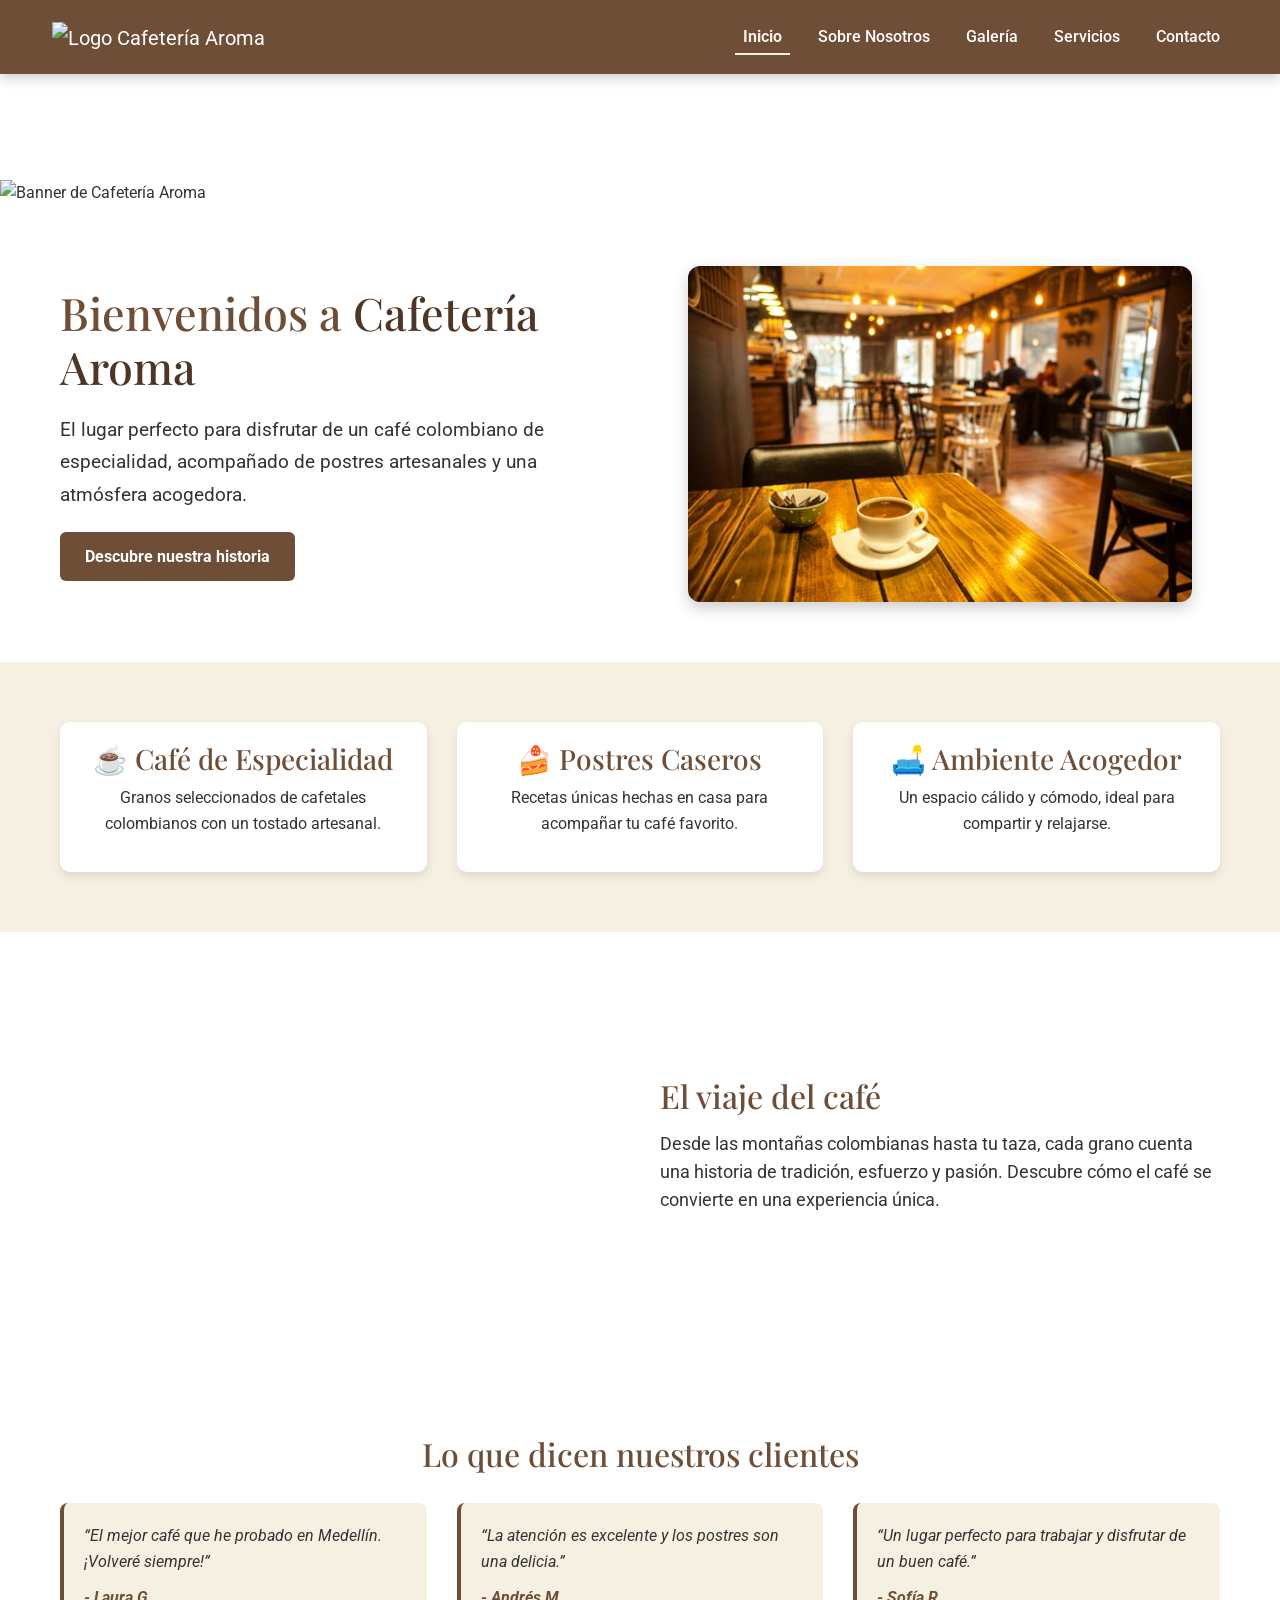
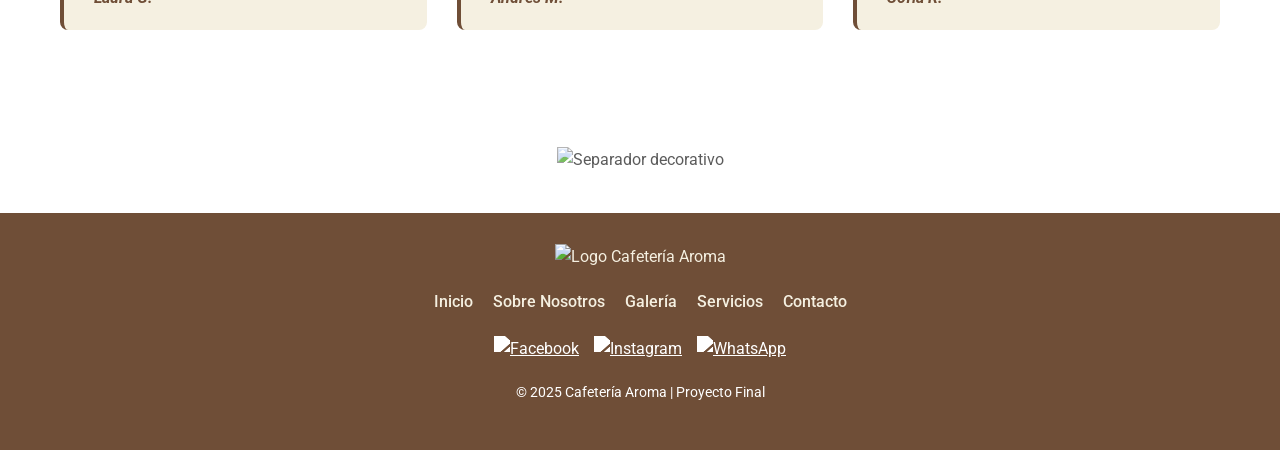
==== index.html @ 467752a3 "Primer commit - versión casi terminada de entrega final" ====
<!DOCTYPE html>
<html lang="es">
<head>
  <meta charset="UTF-8">
  <meta name="viewport" content="width=device-width, initial-scale=1.0">
  <meta name="description" content="Cafetería Aroma - El mejor café de la ciudad">
  <title>Inicio | Cafetería Aroma</title>

  <link href="https://fonts.googleapis.com/css2?family=Playfair+Display:wght@700&family=Roboto:wght@400;500&display=swap" rel="stylesheet">

  <link href="https://cdn.jsdelivr.net/npm/bootstrap@5.3.2/dist/css/bootstrap.min.css" rel="stylesheet">

  <link rel="stylesheet" href="css/style.css">
</head>
<body>

  <header>
    <nav class="navbar navbar-expand-lg navbar-dark" style="background-color: #6f4e37;">
      <div class="container-fluid">
        <a class="navbar-brand" href="index.html">
          <img src="medios/logo.png" alt="Logo Cafetería Aroma" class="logo-img" height="40">
        </a>

        <button class="navbar-toggler" type="button" data-bs-toggle="collapse" data-bs-target="#navbarNav">
          <span class="navbar-toggler-icon"></span>
        </button>

        <div class="collapse navbar-collapse" id="navbarNav">
          <ul class="navbar-nav ms-auto">
            <li class="nav-item"><a class="nav-link active" href="index.html">Inicio</a></li>
            <li class="nav-item"><a class="nav-link" href="about.html">Sobre Nosotros</a></li>
            <li class="nav-item"><a class="nav-link" href="gallery.html">Galería</a></li>
            <li class="nav-item"><a class="nav-link" href="services.html">Servicios</a></li>
            <li class="nav-item"><a class="nav-link" href="contact.html">Contacto</a></li>
          </ul>
        </div>
      </div>
    </nav>
  </header>

  <section class="banner">
  <img src="img/banner.jpg" alt="Banner de Cafetería Aroma">
</section>


  <main class="inicio fade-in">
    <div class="inicio-texto">
      <h1>Bienvenidos a <span>Cafetería Aroma</span></h1>
      <p>
        El lugar perfecto para disfrutar de un café colombiano de especialidad,
        acompañado de postres artesanales y una atmósfera acogedora.
      </p>
      <a href="about.html" class="btn-cta">Descubre nuestra historia</a>
    </div>

    <div class="inicio-imagen">
      <img src="./medios/cafeteria.jpg" alt="Taza de café caliente">
    </div>
  </main>


  <section class="destacados">
    <div class="item">
      <h3>☕ Café de Especialidad</h3>
      <p>Granos seleccionados de cafetales colombianos con un tostado artesanal.</p>
    </div>
    <div class="item">
      <h3>🍰 Postres Caseros</h3>
      <p>Recetas únicas hechas en casa para acompañar tu café favorito.</p>
    </div>
    <div class="item">
      <h3>🛋️ Ambiente Acogedor</h3>
      <p>Un espacio cálido y cómodo, ideal para compartir y relajarse.</p>
    </div>
  </section>


  <section class="video">
    <div class="video-iframe">
      <iframe width="560" height="315" src="https://www.youtube.com/embed/5tD1d0k2SbE" title="Proceso del café en Colombia" frameborder="0" allowfullscreen></iframe>
    </div>
    <div class="video-texto">
      <h2>El viaje del café</h2>
      <p>
        Desde las montañas colombianas hasta tu taza, cada grano cuenta una historia de tradición, esfuerzo y pasión. Descubre cómo el café se convierte en una experiencia única.
      </p>
    </div>
  </section>


  <section class="testimonios">
    <h2>Lo que dicen nuestros clientes</h2>
    <div class="grid-testimonios">
      <blockquote>
        “El mejor café que he probado en Medellín. ¡Volveré siempre!”  
        <span>- Laura G.</span>
      </blockquote>
      <blockquote>
        “La atención es excelente y los postres son una delicia.”  
        <span>- Andrés M.</span>
      </blockquote>
      <blockquote>
        “Un lugar perfecto para trabajar y disfrutar de un buen café.”  
        <span>- Sofía R.</span>
      </blockquote>
    </div>
  </section>


  <div class="separador">
    <img src="img/separador-cafe.svg" alt="Separador decorativo">
  </div>


  <footer>
    <div class="footer-contenido">
      <div class="footer-logo">
        <img src="medios/logo.png" alt="Logo Cafetería Aroma">
      </div>

      <div class="footer-links">
        <a href="index.html">Inicio</a>
        <a href="about.html">Sobre Nosotros</a>
        <a href="gallery.html">Galería</a>
        <a href="services.html">Servicios</a>
        <a href="contact.html">Contacto</a>
      </div>

      <div class="footer-social">
        <a href="#"><img src="medios/icono-facebook.png" alt="Facebook"></a>
        <a href="#"><img src="medios/icono-instagram.png" alt="Instagram"></a>
        <a href="#"><img src="medios/icono-whatsapp.png" alt="WhatsApp"></a>
      </div>
    </div>

    <p class="footer-copy">© 2025 Cafetería Aroma | Proyecto Final</p>
  </footer>


  <script src="https://cdn.jsdelivr.net/npm/bootstrap@5.3.2/dist/js/bootstrap.bundle.min.js"></script>
</body>
</html>
---- css/style.css ----
header {
  position: fixed;
  top: 0;
  left: 0;
  width: 100%;
  z-index: 1000;
  background-color: #6f4e37;
}
header .navbar {
  background-color: #6f4e37;
  padding: 15px 40px;
  box-shadow: 0 4px 12px rgba(0, 0, 0, 0.2);
}
header .navbar .navbar-brand img {
  height: 45px;
  max-width: 100%;
}
header .navbar .nav-link {
  font-family: "Roboto", sans-serif;
  font-size: 1rem;
  color: white;
  font-weight: 500;
  margin-left: 20px;
  transition: color 0.3s, border-bottom 0.3s;
}
header .navbar .nav-link:hover {
  color: #f5f0e1;
}
header .navbar .nav-link.active {
  font-weight: bold;
  border-bottom: 2px solid #f5f0e1;
  padding-bottom: 3px;
  color: #f5f0e1;
}
header .navbar .navbar-toggler {
  border: none;
}
header .navbar .navbar-toggler:focus {
  box-shadow: none;
}
header .navbar .navbar-toggler .navbar-toggler-icon {
  filter: invert(100%);
}

body {
  padding-top: 80px;
}

html, body {
  height: 100%;
  margin: 0;
  display: flex;
  flex-direction: column;
}

main {
  flex: 1;
  padding-top: 100px;
}

@media (max-width: 768px) {
  main {
    padding-top: 80px;
  }
}
footer {
  background-color: #6f4e37;
  color: #f5f0e1;
  text-align: center;
  padding: 30px 20px;
}
footer .footer-contenido {
  display: flex;
  flex-direction: column;
  align-items: center;
  gap: 20px;
}
footer .footer-contenido .footer-logo img {
  max-height: 50px;
}
footer .footer-contenido .footer-links {
  display: flex;
  gap: 20px;
}
footer .footer-contenido .footer-links a {
  color: #f5f0e1;
  text-decoration: none;
  font-family: "Roboto", sans-serif;
  font-weight: 500;
  transition: color 0.3s;
}
footer .footer-contenido .footer-links a:hover {
  color: white;
}
footer .footer-contenido .footer-social {
  display: flex;
  gap: 15px;
}
footer .footer-contenido .footer-social img {
  width: 24px;
  height: 24px;
  filter: brightness(0) invert(1);
  transition: transform 0.3s;
}
footer .footer-contenido .footer-social img:hover {
  transform: scale(1.2);
}
footer .footer-copy {
  margin-top: 20px;
  font-size: 0.9rem;
  color: hsl(45, 50%, 112.1568627451%);
}

.inicio {
  display: grid;
  grid-template-columns: 1fr 1fr;
  align-items: center;
  padding: 60px;
  background-color: #fff;
  gap: 40px;
}
.inicio .inicio-texto {
  max-width: 600px;
}
.inicio .inicio-texto h1 {
  font-family: "Playfair Display", serif;
  font-size: 2.8rem;
  color: #6f4e37;
  margin-bottom: 20px;
}
.inicio .inicio-texto h1 span {
  color: rgb(76.8975903614, 54.0361445783, 38.1024096386);
}
.inicio .inicio-texto p {
  font-family: "Roboto", sans-serif;
  font-size: 1.2rem;
  line-height: 1.7;
  margin-bottom: 20px;
  color: #333333;
}
.inicio .inicio-texto .btn-cta {
  display: inline-block;
  background-color: #6f4e37;
  color: white;
  padding: 12px 25px;
  border-radius: 6px;
  text-decoration: none;
  font-weight: bold;
  transition: background 0.3s ease;
}
.inicio .inicio-texto .btn-cta:hover {
  background-color: rgb(76.8975903614, 54.0361445783, 38.1024096386);
}
.inicio .inicio-imagen {
  text-align: center;
}
.inicio .inicio-imagen img {
  max-width: 90%;
  border-radius: 12px;
  box-shadow: 0 6px 15px rgba(0, 0, 0, 0.2);
  transition: transform 0.3s ease;
}
.inicio .inicio-imagen img:hover {
  transform: scale(1.05);
}

.banner {
  width: 100%;
  height: auto;
}
.banner img {
  width: 100%;
  display: block;
  border-radius: 0;
}

.destacados {
  display: grid;
  grid-template-columns: repeat(3, 1fr);
  gap: 30px;
  padding: 60px;
  background-color: #f5f0e1;
  text-align: center;
}
.destacados .item {
  background: white;
  padding: 20px;
  border-radius: 10px;
  box-shadow: 0 4px 10px rgba(0, 0, 0, 0.1);
}
.destacados .item h3 {
  color: #6f4e37;
  margin-bottom: 10px;
}
.destacados .item p {
  color: #333333;
}

.video {
  display: grid;
  grid-template-columns: 1fr 1fr;
  gap: 40px;
  align-items: center;
  padding: 60px;
}
.video .video-iframe iframe {
  width: 100%;
  height: 315px;
  border-radius: 10px;
}
.video .video-texto h2 {
  font-size: 2rem;
  color: #6f4e37;
  margin-bottom: 15px;
}
.video .video-texto p {
  font-size: 1.1rem;
  line-height: 1.6;
  color: #333333;
}

.testimonios {
  padding: 60px;
  background-color: #fff;
}
.testimonios h2 {
  text-align: center;
  font-size: 2rem;
  color: #6f4e37;
  margin-bottom: 30px;
}
.testimonios .grid-testimonios {
  display: grid;
  grid-template-columns: repeat(3, 1fr);
  gap: 30px;
}
.testimonios .grid-testimonios blockquote {
  background: #f5f0e1;
  padding: 20px;
  border-left: 4px solid #6f4e37;
  font-style: italic;
  border-radius: 8px;
}
.testimonios .grid-testimonios blockquote span {
  display: block;
  margin-top: 10px;
  font-weight: bold;
  color: #6f4e37;
}

.separador {
  text-align: center;
  margin: 40px 0;
}
.separador img {
  width: 150px;
  opacity: 0.8;
}

.fade-in {
  opacity: 0;
  transform: translateY(20px);
  animation: fadeInUp 1s ease forwards;
}

@keyframes fadeInUp {
  to {
    opacity: 1;
    transform: translateY(0);
  }
}
.about {
  display: grid;
  grid-template-columns: 1fr 1fr;
  align-items: center;
  padding: 60px;
  background-color: #f5f0e1;
  gap: 40px;
}
.about .about-texto {
  max-width: 600px;
}
.about .about-texto h2 {
  font-size: 2.5rem;
  font-family: "Playfair Display", serif;
  color: #6f4e37;
  margin-bottom: 20px;
  position: relative;
}
.about .about-texto h2::after {
  content: "";
  display: block;
  width: 80px;
  height: 3px;
  background-color: #6f4e37;
  margin-top: 10px;
}
.about .about-texto p {
  margin-bottom: 20px;
  line-height: 1.6;
  font-size: 1.1rem;
  font-family: "Roboto", sans-serif;
  color: #333333;
}
.about .about-texto .btn-cta {
  display: inline-block;
  background-color: #6f4e37;
  color: white;
  padding: 12px 25px;
  border-radius: 6px;
  text-decoration: none;
  font-weight: bold;
  margin-top: 15px;
  transition: background 0.3s ease;
}
.about .about-texto .btn-cta:hover {
  background-color: rgb(76.8975903614, 54.0361445783, 38.1024096386);
}
.about .about-texto .cita {
  margin-top: 30px;
  font-style: italic;
  font-size: 1.2rem;
  color: #5a4632;
  border-left: 4px solid #6f4e37;
  padding-left: 15px;
}
.about .about-imagen {
  text-align: center;
}
.about .about-imagen img {
  max-width: 90%;
  border-radius: 10px;
  box-shadow: 0 4px 12px rgba(0, 0, 0, 0.2);
  transition: transform 0.3s ease;
}
.about .about-imagen img:hover {
  transform: scale(1.05);
}

.galeria {
  display: grid;
  grid-template-columns: 1fr;
  align-items: center;
  padding: 60px 20px;
  background-color: #f5f0e1;
  min-height: 100vh;
  gap: 40px;
  text-align: center;
}
.galeria h1 {
  font-size: 2.5rem;
  font-family: "Playfair Display", serif;
  color: #6f4e37;
  margin-bottom: 15px;
}
.galeria .intro {
  font-size: 1.1rem;
  margin-bottom: 40px;
  color: #333333;
  max-width: 700px;
  margin-left: auto;
  margin-right: auto;
}
.galeria .grid-galeria {
  display: grid;
  grid-template-columns: repeat(3, 1fr);
  gap: 20px;
}
.galeria .grid-galeria img {
  width: 100%;
  border-radius: 10px;
  box-shadow: 0 4px 8px rgba(0, 0, 0, 0.15);
  transition: transform 0.4s ease, box-shadow 0.4s ease;
  cursor: pointer;
}
.galeria .grid-galeria img:hover {
  transform: scale(1.05);
  box-shadow: 0 6px 15px rgba(0, 0, 0, 0.25);
}

@media (max-width: 992px) {
  .galeria {
    padding: 40px 20px;
  }
  .galeria .grid-galeria {
    grid-template-columns: repeat(2, 1fr);
  }
}
@media (max-width: 576px) {
  .galeria {
    padding: 20px;
  }
  .galeria .grid-galeria {
    grid-template-columns: 1fr;
  }
}
.servicios {
  padding: 60px 20px;
  background-color: #faf7f2;
  text-align: center;
}
.servicios h1 {
  font-family: "Playfair Display", serif !important;
  color: #6f4e37;
  font-size: 2.5rem;
  margin-bottom: 10px;
  font-weight: bold;
}
.servicios .intro {
  font-size: 1.1rem;
  margin-bottom: 40px;
  color: #333333;
  font-family: "Roboto", sans-serif !important;
}
.servicios .grid-servicios {
  display: grid;
  grid-template-columns: repeat(auto-fit, minmax(250px, 1fr));
  gap: 30px;
  width: 100%;
  max-width: 1200px;
  margin: 0 auto;
}
.servicios .grid-servicios .servicio-item {
  background: white;
  padding: 25px;
  border-radius: 12px;
  box-shadow: 0 4px 12px rgba(0, 0, 0, 0.1);
  text-align: center;
  transition: transform 0.3s ease, box-shadow 0.3s ease;
}
.servicios .grid-servicios .servicio-item img {
  width: 60px;
  margin-bottom: 15px;
}
.servicios .grid-servicios .servicio-item h2 {
  font-size: 1.3rem;
  font-family: "Playfair Display", serif !important;
  font-weight: bold;
  color: #6f4e37;
  margin-bottom: 10px;
}
.servicios .grid-servicios .servicio-item p {
  font-size: 0.95rem;
  font-family: "Roboto", sans-serif !important;
  color: #333333;
}
.servicios .grid-servicios .servicio-item:hover {
  transform: translateY(-8px);
  box-shadow: 0 8px 18px rgba(0, 0, 0, 0.2);
}

.carrusel-servicios .carousel-inner img {
  border-radius: 12px;
  box-shadow: 0 4px 15px rgba(0, 0, 0, 0.2);
}
.carrusel-servicios .carousel-control-prev-icon {
  background-image: url("data:image/svg+xml,%3csvg xmlns='http://www.w3.org/2000/svg' fill='%236f4e37' viewBox='0 0 8 8'%3e%3cpath d='M5.5 0L2 4l3.5 4L6.91 6.59 4.33 4l2.58-2.59L5.5 0z'/%3e%3c/svg%3e");
}
.carrusel-servicios .carousel-control-next-icon {
  background-image: url("data:image/svg+xml,%3csvg xmlns='http://www.w3.org/2000/svg' fill='%236f4e37' viewBox='0 0 8 8'%3e%3cpath d='M2.5 0L1.09 1.41 3.67 4 1.09 6.59 2.5 8l4-4-4-4z'/%3e%3c/svg%3e");
}

.contacto {
  padding: 60px 20px;
  background-color: #fafafa;
  text-align: center;
}
.contacto h1 {
  font-family: "Playfair Display", serif;
  font-weight: 700;
  color: #6f4e37;
  font-size: 2.5rem;
  margin-bottom: 10px;
}
.contacto .card-servicio h2 {
  font-family: "Playfair Display", serif;
  font-weight: 700;
  font-size: 1.3rem;
  color: #6f4e37;
  margin-bottom: 10px;
}
.contacto .intro {
  font-size: 1.1rem;
  margin-bottom: 40px;
  color: #333333;
}
.contacto .grid-contacto {
  display: grid;
  grid-template-columns: 1fr 1fr;
  gap: 40px;
  margin-bottom: 40px;
}
.contacto .grid-contacto .form-contacto {
  display: flex;
  flex-direction: column;
  text-align: left;
}
.contacto .grid-contacto .form-contacto label {
  margin-bottom: 5px;
  font-weight: bold;
  font-family: "Roboto", sans-serif;
}
.contacto .grid-contacto .form-contacto input, .contacto .grid-contacto .form-contacto textarea {
  padding: 10px;
  margin-bottom: 15px;
  border: 1px solid #ccc;
  border-radius: 6px;
  font-family: "Roboto", sans-serif;
}
.contacto .grid-contacto .form-contacto button {
  background-color: #6f4e37;
  color: white;
  padding: 12px;
  border: none;
  border-radius: 6px;
  font-size: 16px;
  cursor: pointer;
  transition: background 0.3s;
}
.contacto .grid-contacto .form-contacto button:hover {
  background-color: rgb(76.8975903614, 54.0361445783, 38.1024096386);
}
.contacto .grid-contacto .mapa iframe {
  width: 100%;
  height: 100%;
  border-radius: 12px;
  box-shadow: 0 4px 12px rgba(0, 0, 0, 0.1);
}
.contacto .redes {
  font-size: 1rem;
}
.contacto .redes a {
  color: #6f4e37;
  text-decoration: none;
  font-weight: bold;
  margin: 0 5px;
}
.contacto .redes a:hover {
  text-decoration: underline;
}

main, section {
  padding-top: 100px;
}

@media (max-width: 768px) {
  main, section {
    padding-top: 90px;
  }
}
@media (max-width: 992px) {
  .inicio {
    grid-template-columns: 1fr;
    text-align: center;
  }
  .inicio .inicio-texto {
    margin-bottom: 20px;
  }
  .inicio .inicio-imagen img {
    max-width: 100%;
  }
  .destacados {
    grid-template-columns: 1fr;
  }
  .video {
    grid-template-columns: 1fr;
  }
  .testimonios .grid-testimonios {
    grid-template-columns: 1fr;
  }
  .grid-servicios {
    grid-template-columns: repeat(2, 1fr);
    gap: 20px;
    padding: 0 15px;
  }
  .grid-contacto {
    grid-template-columns: 1fr;
    gap: 30px;
  }
}
@media (max-width: 768px) {
  .grid-servicios {
    grid-template-columns: 1fr;
  }
  .card-servicio {
    text-align: center;
    padding: 20px;
  }
  .carrusel button {
    font-size: 16px;
    padding: 6px 10px;
  }
  footer .footer-contenido {
    display: flex;
    flex-direction: column;
    text-align: center;
    gap: 20px;
  }
  footer .footer-links {
    display: flex;
    flex-direction: column;
    gap: 8px;
  }
  footer .footer-social {
    display: flex;
    justify-content: center;
    gap: 15px;
  }
}
@media (max-width: 576px) {
  h1 {
    font-size: 2rem;
  }
  h2 {
    font-size: 1.5rem;
  }
  p {
    font-size: 1rem;
    line-height: 1.6;
  }
  .navbar .logo-img {
    max-height: 32px;
  }
  .video-iframe iframe {
    height: 200px;
  }
  .testimonios {
    padding: 40px 20px;
  }
  .testimonios .grid-testimonios {
    gap: 20px;
  }
}
html, body {
  min-height: 100vh;
  margin: 0;
}

body {
  display: flex;
  flex-direction: column;
  font-family: "Roboto", sans-serif, sans-serif;
  color: #333333;
  line-height: 1.6;
  background-color: white;
}

h1, h2, h3, h4, h5, h6 {
  font-family: "Playfair Display", serif, serif;
  color: #6f4e37;
  margin-top: 0;
}

main {
  flex: 1;
  padding-top: 100px;
}

/*# sourceMappingURL=style.css.map */
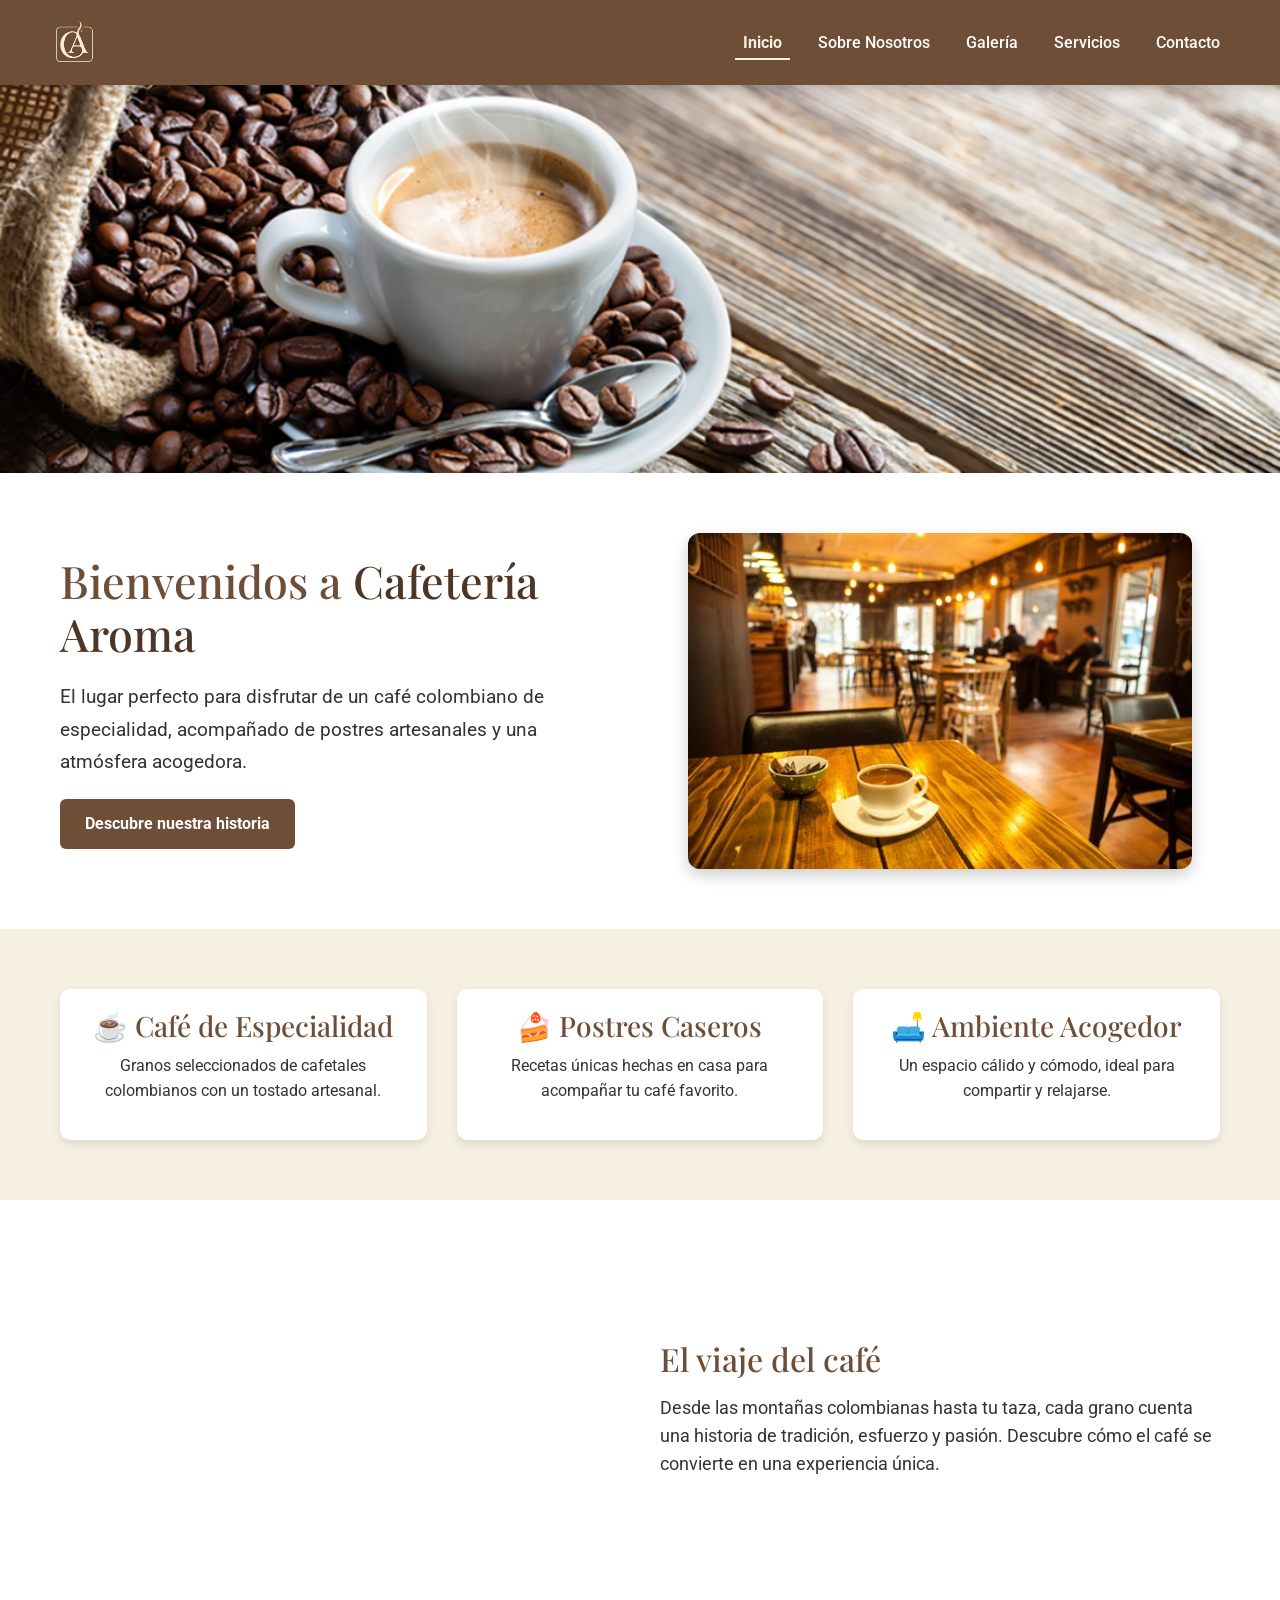
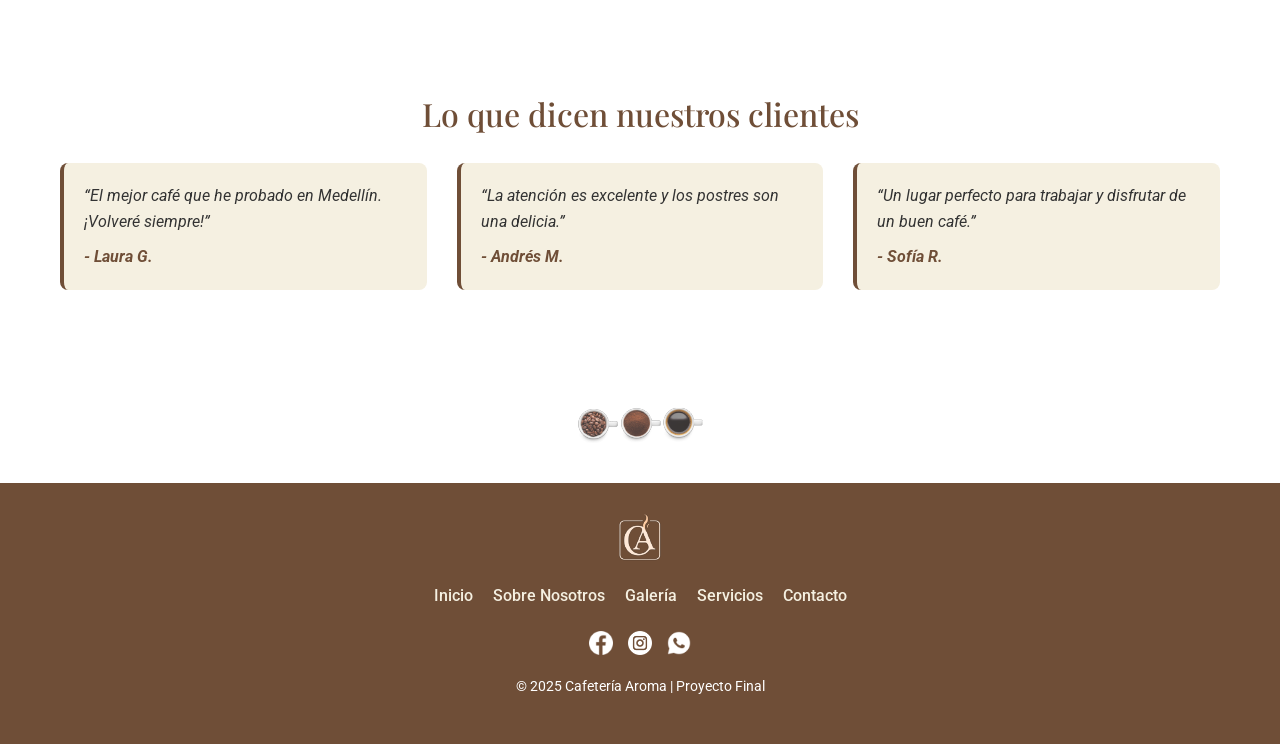
==== commit 7ac5a2b0: "Fix: ajustes en medios,html y SCSS (espaciado, carrusel y video)" ====
--- a/index.html
+++ b/index.html
@@ -12,13 +12,13 @@
 
   <link rel="stylesheet" href="css/style.css">
 </head>
-<body>
+<body class="index">
 
   <header>
     <nav class="navbar navbar-expand-lg navbar-dark" style="background-color: #6f4e37;">
       <div class="container-fluid">
         <a class="navbar-brand" href="index.html">
-          <img src="medios/logo.png" alt="Logo Cafetería Aroma" class="logo-img" height="40">
+          <img src="medios/Logo.svg" alt="Logo Cafetería Aroma" class="logo-img" height="40">
         </a>
 
         <button class="navbar-toggler" type="button" data-bs-toggle="collapse" data-bs-target="#navbarNav">
@@ -39,9 +39,8 @@
   </header>
 
   <section class="banner">
-  <img src="img/banner.jpg" alt="Banner de Cafetería Aroma">
-</section>
-
+    <img src="medios/cafe-colombiano-banner.jpg" alt="Banner de Cafetería Aroma">
+  </section>
 
   <main class="inicio fade-in">
     <div class="inicio-texto">
@@ -58,7 +57,6 @@
     </div>
   </main>
 
-
   <section class="destacados">
     <div class="item">
       <h3>☕ Café de Especialidad</h3>
@@ -74,18 +72,16 @@
     </div>
   </section>
 
-
   <section class="video">
-    <div class="video-iframe">
-      <iframe width="560" height="315" src="https://www.youtube.com/embed/5tD1d0k2SbE" title="Proceso del café en Colombia" frameborder="0" allowfullscreen></iframe>
-    </div>
-    <div class="video-texto">
-      <h2>El viaje del café</h2>
-      <p>
-        Desde las montañas colombianas hasta tu taza, cada grano cuenta una historia de tradición, esfuerzo y pasión. Descubre cómo el café se convierte en una experiencia única.
-      </p>
-    </div>
-  </section>
+  <iframe width="560" height="315" src="https://www.youtube.com/embed/ADCladqE99w?si=wnSZDL6Igk3AELNC" title="YouTube video player" frameborder="0" allow="accelerometer; autoplay; clipboard-write; encrypted-media; gyroscope; picture-in-picture; web-share" referrerpolicy="strict-origin-when-cross-origin" allowfullscreen></iframe>
+  <div class="video-texto">
+    <h2>El viaje del café</h2>
+    <p>
+      Desde las montañas colombianas hasta tu taza, cada grano cuenta una historia de tradición,
+      esfuerzo y pasión. Descubre cómo el café se convierte en una experiencia única.
+    </p>
+  </div>
+</section>
 
 
   <section class="testimonios">
@@ -106,16 +102,14 @@
     </div>
   </section>
 
-
   <div class="separador">
-    <img src="img/separador-cafe.svg" alt="Separador decorativo">
+    <img src="medios/separador2.svg" alt="Separador decorativo">
   </div>
-
 
   <footer>
     <div class="footer-contenido">
       <div class="footer-logo">
-        <img src="medios/logo.png" alt="Logo Cafetería Aroma">
+        <img src="medios/Logo.svg" alt="Logo Cafetería Aroma">
       </div>
 
       <div class="footer-links">
@@ -127,16 +121,15 @@
       </div>
 
       <div class="footer-social">
-        <a href="#"><img src="medios/icono-facebook.png" alt="Facebook"></a>
-        <a href="#"><img src="medios/icono-instagram.png" alt="Instagram"></a>
-        <a href="#"><img src="medios/icono-whatsapp.png" alt="WhatsApp"></a>
+        <a href="#"><img src="medios/facebook.svg" alt="Facebook"></a>
+        <a href="#"><img src="medios/insta.svg" alt="Instagram"></a>
+        <a href="#"><img src="medios/wasa.svg" alt="WhatsApp"></a>
       </div>
     </div>
 
     <p class="footer-copy">© 2025 Cafetería Aroma | Proyecto Final</p>
   </footer>
 
-
   <script src="https://cdn.jsdelivr.net/npm/bootstrap@5.3.2/dist/js/bootstrap.bundle.min.js"></script>
 </body>
-</html>+</html>
--- a/css/style.css
+++ b/css/style.css
@@ -44,6 +44,10 @@
 
 body {
   padding-top: 80px;
+}
+
+body.index {
+  padding-top: 0;
 }
 
 html, body {
@@ -167,6 +171,8 @@
 .banner {
   width: 100%;
   height: auto;
+  margin-top: 0;
+  padding-top: 0;
 }
 .banner img {
   width: 100%;
@@ -203,9 +209,19 @@
   align-items: center;
   padding: 60px;
 }
+.video .video-iframe {
+  position: relative;
+  width: 100%;
+  padding-bottom: 56.25%;
+  height: 0;
+  overflow: hidden;
+}
 .video .video-iframe iframe {
-  width: 100%;
-  height: 315px;
+  position: absolute;
+  top: 0;
+  left: 0;
+  width: 100%;
+  height: 100%;
   border-radius: 10px;
 }
 .video .video-texto h2 {
@@ -269,6 +285,10 @@
     transform: translateY(0);
   }
 }
+header, .navbar {
+  margin-bottom: 0;
+}
+
 .about {
   display: grid;
   grid-template-columns: 1fr 1fr;
@@ -343,7 +363,6 @@
   align-items: center;
   padding: 60px 20px;
   background-color: #f5f0e1;
-  min-height: 100vh;
   gap: 40px;
   text-align: center;
 }
@@ -395,12 +414,12 @@
   }
 }
 .servicios {
-  padding: 60px 20px;
+  padding: 60px 10px 0 10px;
   background-color: #faf7f2;
   text-align: center;
 }
 .servicios h1 {
-  font-family: "Playfair Display", serif !important;
+  font-family: "Playfair Display", serif;
   color: #6f4e37;
   font-size: 2.5rem;
   margin-bottom: 10px;
@@ -408,56 +427,86 @@
 }
 .servicios .intro {
   font-size: 1.1rem;
-  margin-bottom: 40px;
+  margin-bottom: 25px;
   color: #333333;
-  font-family: "Roboto", sans-serif !important;
+  font-family: "Roboto", sans-serif;
 }
 .servicios .grid-servicios {
   display: grid;
-  grid-template-columns: repeat(auto-fit, minmax(250px, 1fr));
-  gap: 30px;
+  grid-template-columns: repeat(auto-fit, minmax(280px, 1fr));
+  gap: 25px;
   width: 100%;
   max-width: 1200px;
   margin: 0 auto;
 }
-.servicios .grid-servicios .servicio-item {
+.servicios .card-servicio {
   background: white;
-  padding: 25px;
-  border-radius: 12px;
+  padding: 30px;
+  border-radius: 14px;
   box-shadow: 0 4px 12px rgba(0, 0, 0, 0.1);
   text-align: center;
   transition: transform 0.3s ease, box-shadow 0.3s ease;
 }
-.servicios .grid-servicios .servicio-item img {
-  width: 60px;
+.servicios .card-servicio:hover {
+  transform: translateY(-10px) scale(1.03);
+  box-shadow: 0 10px 20px rgba(0, 0, 0, 0.2);
+}
+.servicios .card-servicio img {
+  width: 200px;
   margin-bottom: 15px;
-}
-.servicios .grid-servicios .servicio-item h2 {
-  font-size: 1.3rem;
-  font-family: "Playfair Display", serif !important;
-  font-weight: bold;
-  color: #6f4e37;
-  margin-bottom: 10px;
-}
-.servicios .grid-servicios .servicio-item p {
-  font-size: 0.95rem;
-  font-family: "Roboto", sans-serif !important;
-  color: #333333;
-}
-.servicios .grid-servicios .servicio-item:hover {
-  transform: translateY(-8px);
-  box-shadow: 0 8px 18px rgba(0, 0, 0, 0.2);
-}
-
+  border-radius: 10px;
+  transition: transform 0.3s ease;
+}
+.servicios .card-servicio img:hover {
+  transform: scale(1.08);
+}
+
+.carrusel-servicios {
+  max-width: 1000px;
+  margin: 5px auto 0 auto;
+  padding-top: 0;
+  position: relative;
+  overflow: hidden;
+}
 .carrusel-servicios .carousel-inner img {
   border-radius: 12px;
   box-shadow: 0 4px 15px rgba(0, 0, 0, 0.2);
-}
-.carrusel-servicios .carousel-control-prev-icon {
-  background-image: url("data:image/svg+xml,%3csvg xmlns='http://www.w3.org/2000/svg' fill='%236f4e37' viewBox='0 0 8 8'%3e%3cpath d='M5.5 0L2 4l3.5 4L6.91 6.59 4.33 4l2.58-2.59L5.5 0z'/%3e%3c/svg%3e");
-}
-.carrusel-servicios .carousel-control-next-icon {
-  background-image: url("data:image/svg+xml,%3csvg xmlns='http://www.w3.org/2000/svg' fill='%236f4e37' viewBox='0 0 8 8'%3e%3cpath d='M2.5 0L1.09 1.41 3.67 4 1.09 6.59 2.5 8l4-4-4-4z'/%3e%3c/svg%3e");
+  width: 100%;
+  height: auto;
+  display: block;
+}
+.carrusel-servicios .carousel-control-prev,
+.carrusel-servicios .carousel-control-next {
+  width: auto;
+  top: 50%;
+  transform: translateY(-50%);
+  opacity: 1;
+  position: absolute;
+  z-index: 2;
+}
+.carrusel-servicios .carousel-control-prev span,
+.carrusel-servicios .carousel-control-next span {
+  background-color: rgba(111, 78, 55, 0.85);
+  border-radius: 50%;
+  padding: 15px;
+}
+.carrusel-servicios .carousel-control-prev {
+  left: 10px;
+}
+.carrusel-servicios .carousel-control-next {
+  right: 10px;
+}
+@media (max-width: 768px) {
+  .carrusel-servicios .carousel-control-prev {
+    left: 5px;
+  }
+  .carrusel-servicios .carousel-control-next {
+    right: 5px;
+  }
+  .carrusel-servicios .carousel-control-prev span,
+  .carrusel-servicios .carousel-control-next span {
+    padding: 10px;
+  }
 }
 
 .contacto {
@@ -653,7 +702,7 @@
 
 main {
   flex: 1;
-  padding-top: 100px;
+  padding-top: 0;
 }
 
 /*# sourceMappingURL=style.css.map */
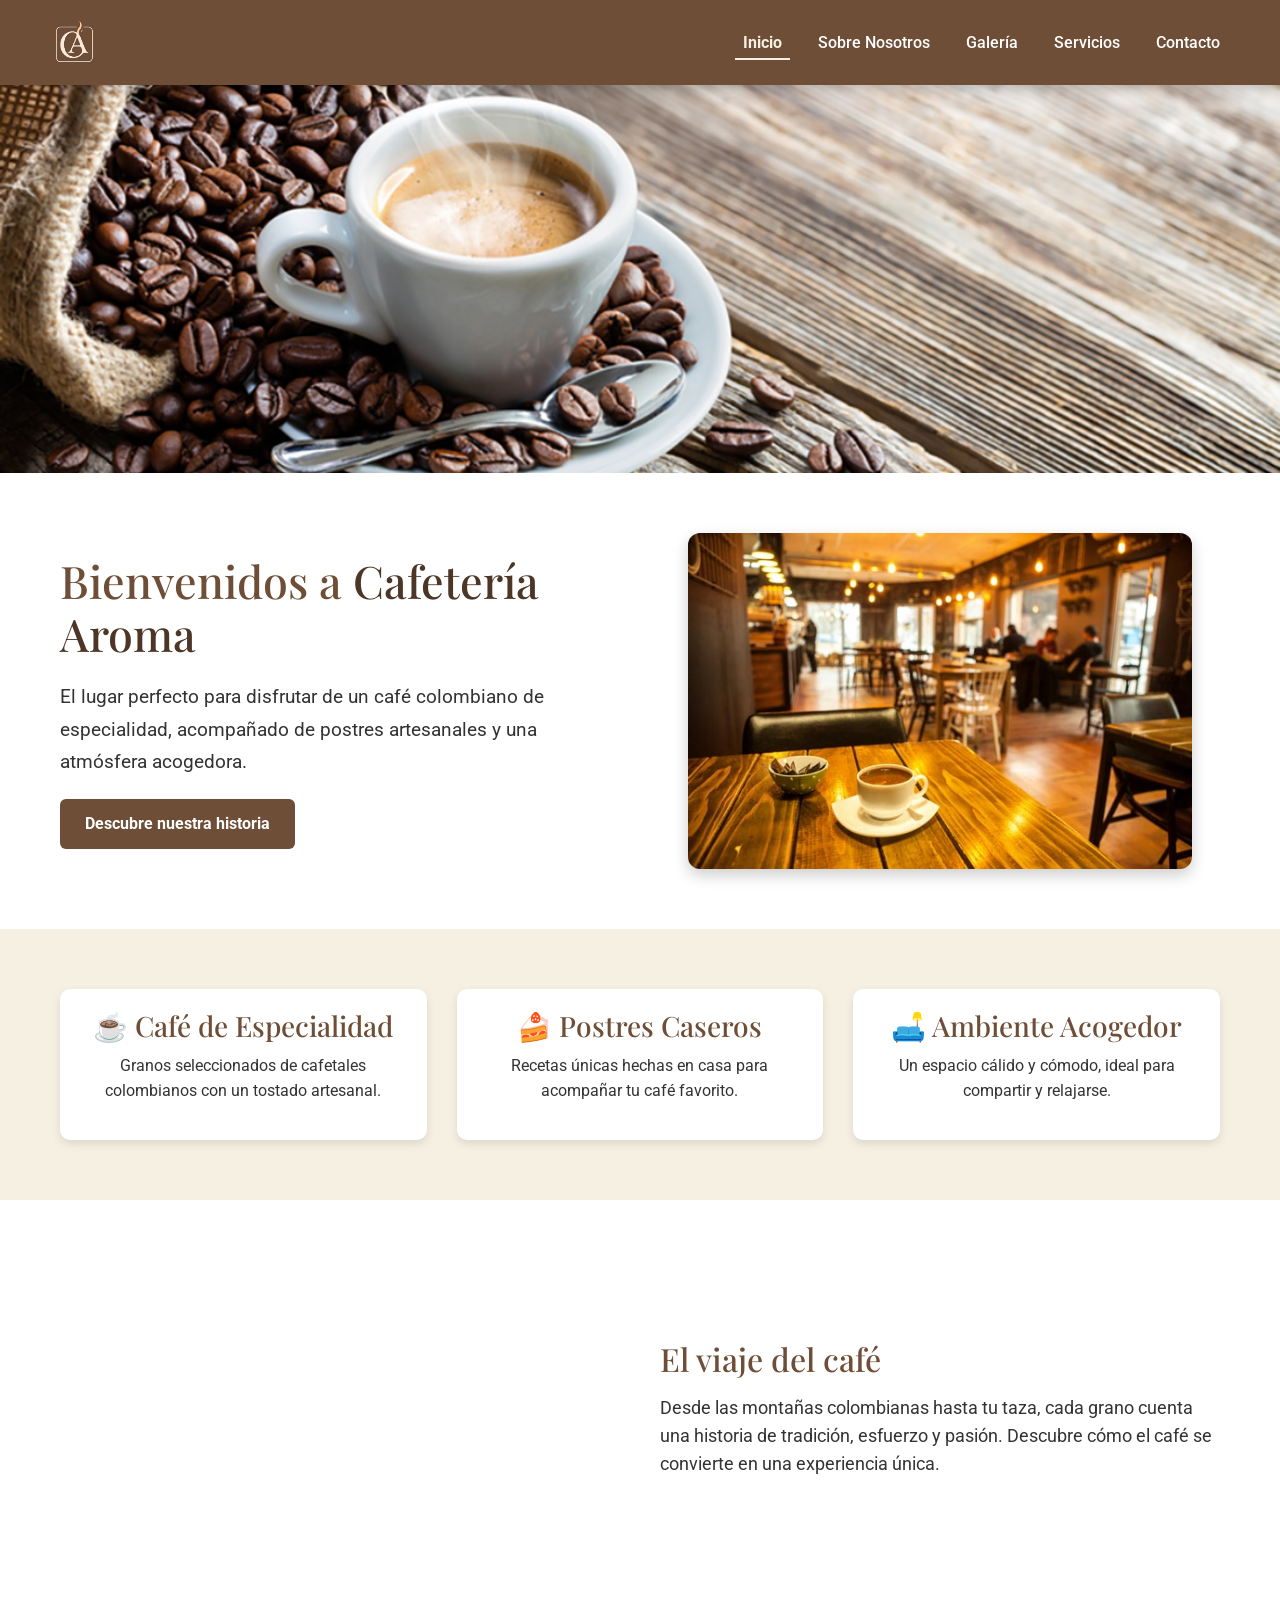
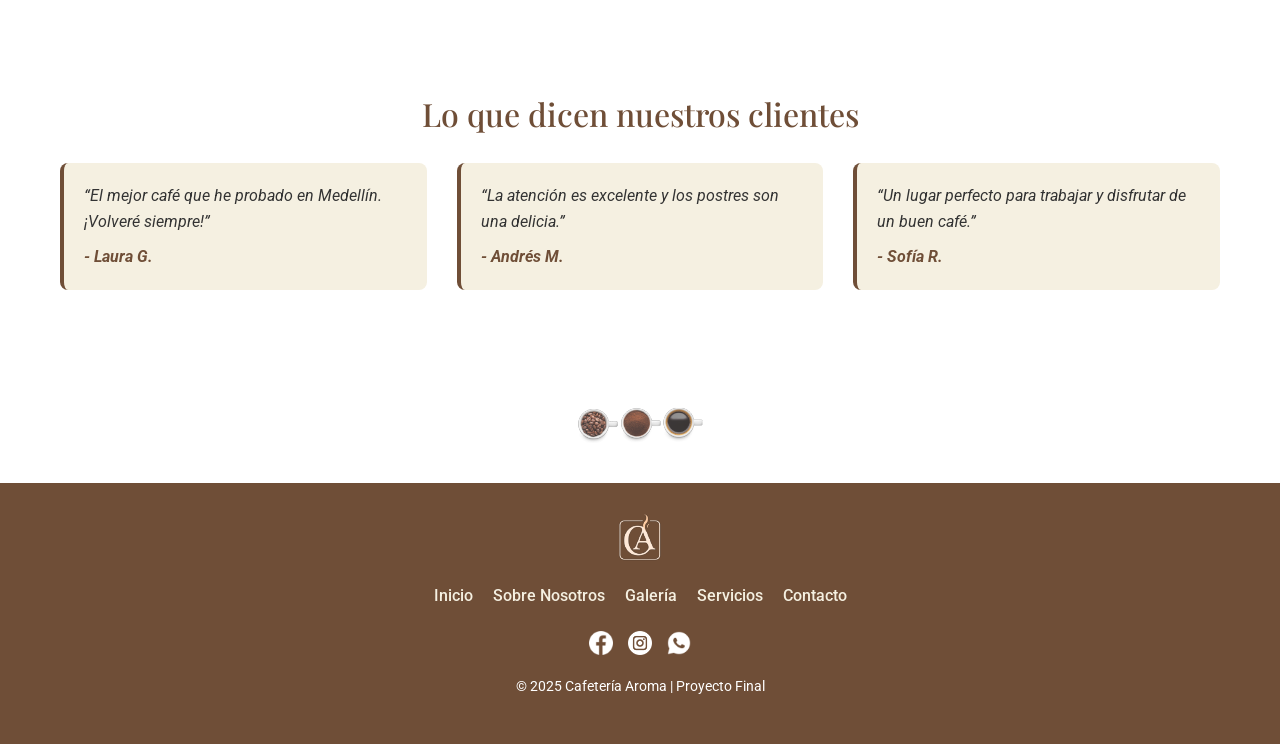
==== commit dce35134: "Mejora video de youtube inicio" ====
--- a/index.html
+++ b/index.html
@@ -73,7 +73,7 @@
   </section>
 
   <section class="video">
-  <iframe width="560" height="315" src="https://www.youtube.com/embed/ADCladqE99w?si=wnSZDL6Igk3AELNC" title="YouTube video player" frameborder="0" allow="accelerometer; autoplay; clipboard-write; encrypted-media; gyroscope; picture-in-picture; web-share" referrerpolicy="strict-origin-when-cross-origin" allowfullscreen></iframe>
+  <iframe width="560" height="315" src="https://www.youtube.com/embed/rrPZ2pcVLTA?si=5NT0BKOQUhZj5N0H" title="YouTube video player" frameborder="0" allow="accelerometer; autoplay; clipboard-write; encrypted-media; gyroscope; picture-in-picture; web-share" referrerpolicy="strict-origin-when-cross-origin" allowfullscreen></iframe>
   <div class="video-texto">
     <h2>El viaje del café</h2>
     <p>
